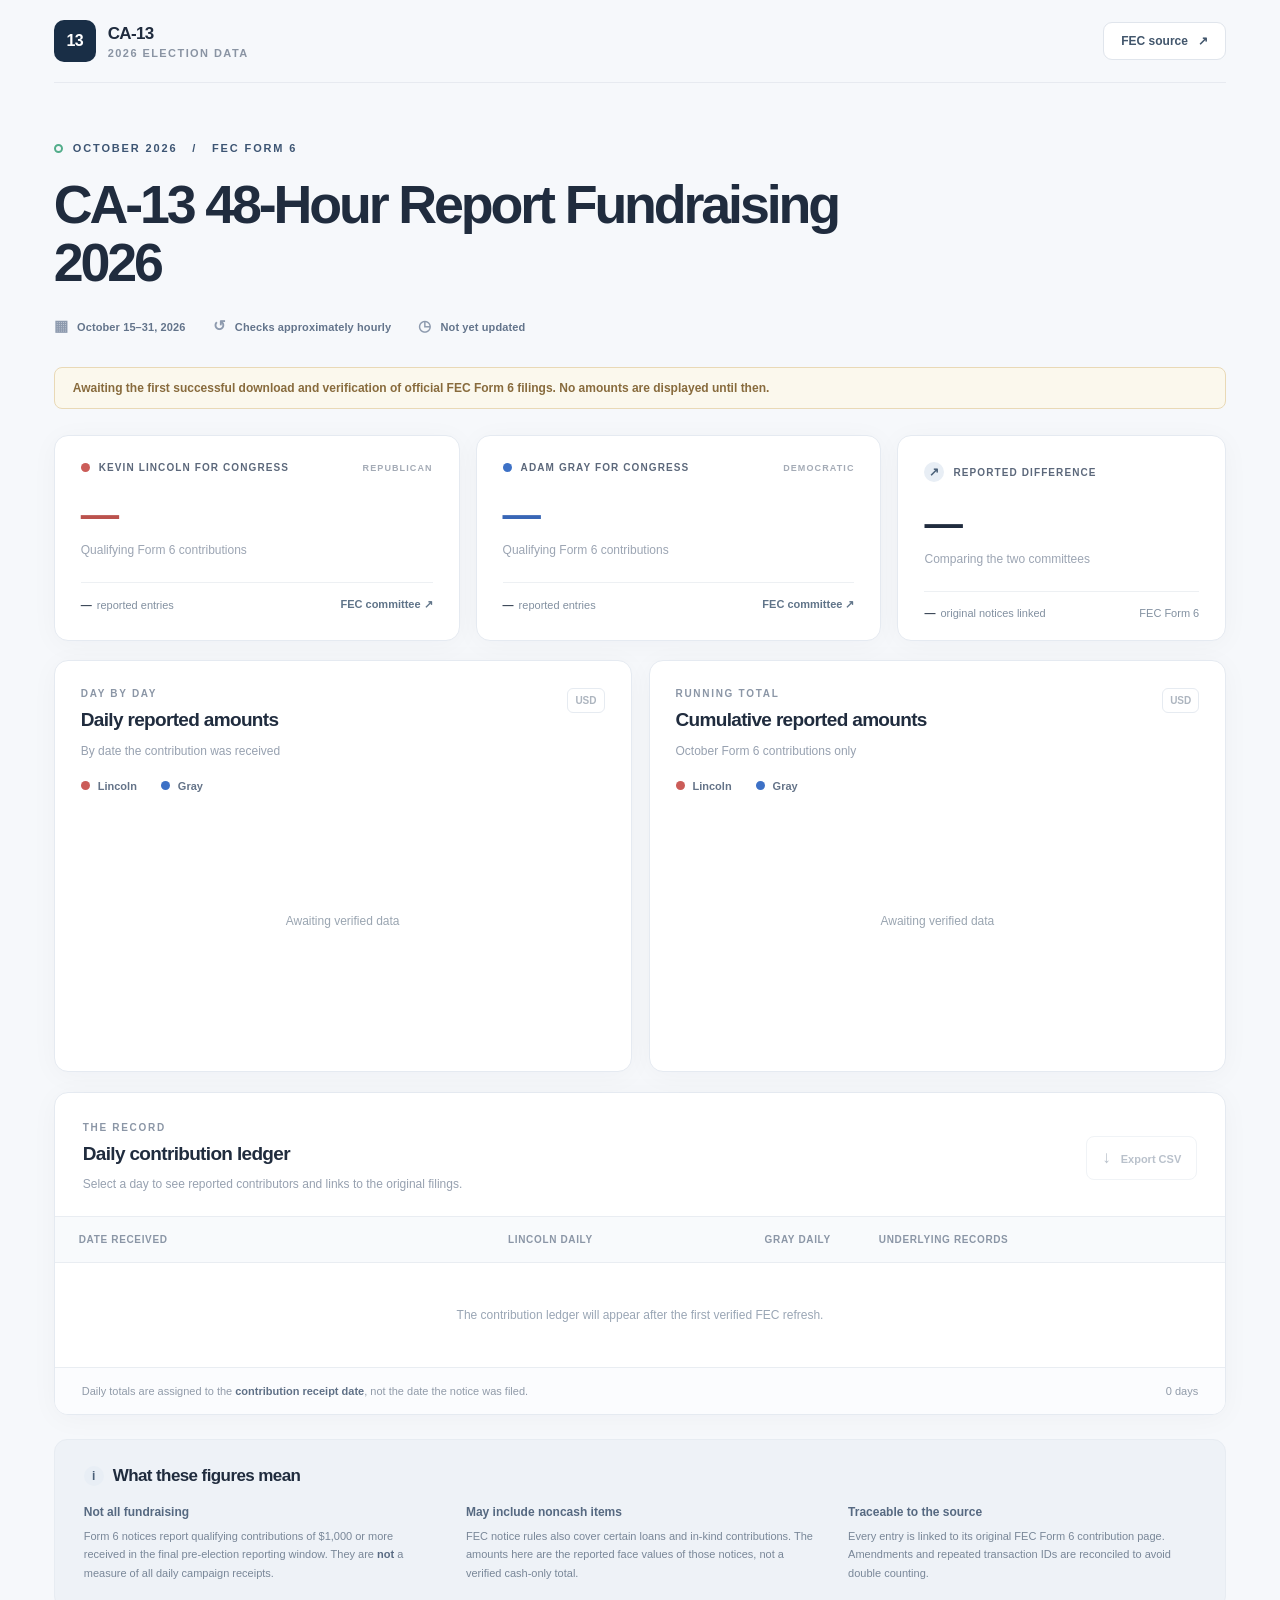
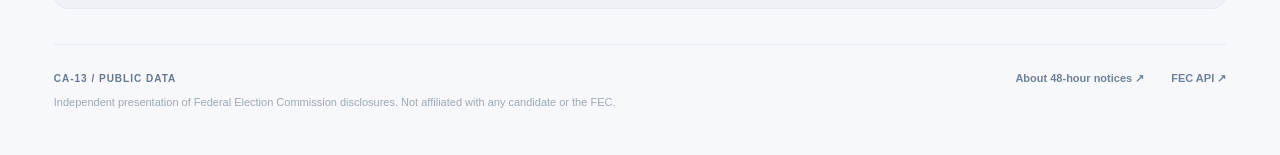
==== ca-13/index.html @ 6e5f8080 "Create eight independent candidate-specific 2026 FEC 48-hour dashboards" ====
<!doctype html>
<html lang="en">
<head>
  <meta charset="utf-8">
  <meta name="viewport" content="width=device-width, initial-scale=1">
  <meta name="theme-color" content="#f6f7fa">
  <meta name="description" content="CA-13 October 2026 FEC 48-hour fundraising: Kevin Lincoln versus Adam Gray. Daily totals, cumulative amounts, original filings, donor details.">
  <title>CA-13 | 2026 48-Hour Fundraising Tracker</title>
  <link rel="stylesheet" href="../race-assets/styles.css?v=20261021-eight-races-v1">
  <script id="race-config" type="application/json">{"district":"CA-13","republican":{"name":"Kevin Lincoln","short":"Lincoln","committee":"Kevin Lincoln for Congress","id":"C00845826"},"democratic":{"name":"Adam Gray","short":"Gray","committee":"Adam Gray for Congress","id":"C00801431"},"slug":"ca-13"}</script>
  <script defer src="../race-assets/app.js?v=20261021-eight-races-v1"></script>
</head>
<body>
  <div class="page">
    <header class="topbar">
      <div class="brand"><span class="brand-mark" aria-hidden="true">13</span><div><strong>CA-13</strong><span>2026 Election Data</span></div></div>
      <a class="header-link" href="https://www.fec.gov/data/filings/?data_type=efiling" target="_blank" rel="noopener noreferrer">FEC source <span aria-hidden="true">↗</span></a>
    </header>
    <main>
      <div class="hero">
        <div class="eyebrow"><span class="eyebrow-dot"></span> OCTOBER 2026 &nbsp; / &nbsp; FEC FORM 6</div>
        <h1>CA-13 48-Hour Report Fundraising 2026</h1>
        <div class="hero-details"><span><span class="micro-icon">▦</span> October 15–31, 2026</span><span><span class="micro-icon">↺</span> Checks approximately hourly</span><span id="last-updated"><span class="micro-icon">◷</span> Not yet updated</span></div>
      </div>
      <section id="status" class="status status-pending" role="status" aria-live="polite">Connecting to published FEC filing data…</section>
      <section class="summary" aria-label="Reported totals">
        <article class="metric-card lawler">
          <div class="metric-top"><span class="person-mark mark-lawler" aria-hidden="true"></span><span>KEVIN LINCOLN FOR CONGRESS</span><span class="metric-type">REPUBLICAN</span></div>
          <div class="metric-value" id="lawler-total">—</div>
          <div class="metric-note">Qualifying Form 6 contributions</div>
          <div class="metric-bottom"><strong id="lawler-count">—</strong> reported entries <span class="metric-rule"></span> <a href="https://www.fec.gov/data/committee/C00845826/?tab=filings" target="_blank" rel="noopener noreferrer">FEC committee ↗</a></div>
        </article>
        <article class="metric-card conley">
          <div class="metric-top"><span class="person-mark mark-conley" aria-hidden="true"></span><span>ADAM GRAY FOR CONGRESS</span><span class="metric-type">DEMOCRATIC</span></div>
          <div class="metric-value" id="conley-total">—</div>
          <div class="metric-note">Qualifying Form 6 contributions</div>
          <div class="metric-bottom"><strong id="conley-count">—</strong> reported entries <span class="metric-rule"></span> <a href="https://www.fec.gov/data/committee/C00801431/?tab=filings" target="_blank" rel="noopener noreferrer">FEC committee ↗</a></div>
        </article>
        <article class="metric-card compare">
          <div class="metric-top"><span class="tiny-badge">↗</span><span>REPORTED DIFFERENCE</span></div>
          <div class="metric-value" id="difference">—</div>
          <div class="metric-note" id="difference-note">Comparing the two committees</div>
          <div class="metric-bottom"><strong id="notice-count">—</strong> original notices linked <span class="metric-rule"></span><span>FEC Form 6</span></div>
        </article>
      </section>
      <section class="charts" aria-label="Fundraising charts">
        <article class="chart-panel">
          <div class="panel-head"><div><div class="panel-kicker">DAY BY DAY</div><h2>Daily reported amounts</h2><p>By date the contribution was received</p></div><span class="chart-unit">USD</span></div>
          <div class="legend"><span><i class="legend-dot lawler-dot"></i>Lincoln</span><span><i class="legend-dot conley-dot"></i>Gray</span></div>
          <div id="daily-chart" class="chart-host" role="img" aria-label="Grouped bar chart of daily reported contributions"><span class="chart-empty">Awaiting verified data</span></div>
        </article>
        <article class="chart-panel">
          <div class="panel-head"><div><div class="panel-kicker">RUNNING TOTAL</div><h2>Cumulative reported amounts</h2><p>October Form 6 contributions only</p></div><span class="chart-unit">USD</span></div>
          <div class="legend"><span><i class="legend-dot lawler-dot"></i>Lincoln</span><span><i class="legend-dot conley-dot"></i>Gray</span></div>
          <div id="cumulative-chart" class="chart-host" role="img" aria-label="Line chart of cumulative reported contributions"><span class="chart-empty">Awaiting verified data</span></div>
        </article>
      </section>
      <section class="ledger">
        <div class="ledger-head"><div><div class="panel-kicker">THE RECORD</div><h2>Daily contribution ledger</h2><p>Select a day to see reported contributors and links to the original filings.</p></div><button class="export-button" type="button" id="download-csv" disabled><span aria-hidden="true">↓</span> Export CSV</button></div>
        <div class="table-scroll"><table>
          <thead><tr><th scope="col">Date received</th><th scope="col" class="right">Lincoln daily</th><th scope="col" class="right">Gray daily</th><th scope="col">Underlying records</th></tr></thead>
          <tbody id="daily-table"><tr><td colspan="4" class="table-pending">The contribution ledger will appear after the first verified FEC refresh.</td></tr></tbody>
        </table></div>
        <div class="table-foot"><span>Daily totals are assigned to the <strong>contribution receipt date</strong>, not the date the notice was filed.</span><span id="row-count">0 days</span></div>
      </section>
      <section class="explainer">
        <div class="explainer-heading"><span class="tiny-badge">i</span><h2>What these figures mean</h2></div>
        <div class="explainer-grid">
          <div><h3>Not all fundraising</h3><p>Form 6 notices report qualifying contributions of $1,000 or more received in the final pre-election reporting window. They are <strong>not</strong> a measure of all daily campaign receipts.</p></div>
          <div><h3>May include noncash items</h3><p>FEC notice rules also cover certain loans and in-kind contributions. The amounts here are the reported face values of those notices, not a verified cash-only total.</p></div>
          <div><h3>Traceable to the source</h3><p>Every entry is linked to its original FEC Form 6 contribution page. Amendments and repeated transaction IDs are reconciled to avoid double counting.</p></div>
        </div>
      </section>
      <div id="data-warnings" class="warnings" hidden></div>
    </main>
    <footer class="footer"><div><strong>CA-13 / PUBLIC DATA</strong><p>Independent presentation of Federal Election Commission disclosures. Not affiliated with any candidate or the FEC.</p></div><div class="footer-links"><a href="https://www.fec.gov/help-candidates-and-committees/filing-reports/reporting-48-hour-notices/" target="_blank" rel="noopener noreferrer">About 48-hour notices ↗</a><a href="https://api.open.fec.gov/developers/" target="_blank" rel="noopener noreferrer">FEC API ↗</a></div></footer>
  </div>
  <dialog id="details-dialog" class="details-dialog" aria-labelledby="dialog-title"><div class="dialog-top"><div><div class="panel-kicker">CONTRIBUTION DETAILS</div><h2 id="dialog-title">October contributions</h2><p id="dialog-summary"></p></div><button type="button" class="close-button" id="close-dialog" aria-label="Close contribution details">×</button></div><div class="dialog-body" id="dialog-body"></div><div class="dialog-footer">Source: FEC Form 6 / F65. Donor mailing addresses are intentionally omitted.</div></dialog>
</body>
</html>
---- race-assets/styles.css ----
:root { --ink:#202c3e; --sub:#667186; --muted:#8993a2; --line:#e5eaf1; --bg:#f6f8fb; --paper:#fff; --red:#cb5c58; --blue:#3d71c6; --shadow:0 4px 28px rgba(22,38,65,.035); font-family:Inter, -apple-system,BlinkMacSystemFont,"Segoe UI",Arial,sans-serif; }
* { box-sizing:border-box }
html { scroll-behavior:smooth }
body { margin:0; background:var(--bg); color:var(--ink); -webkit-font-smoothing:antialiased }
a { color:inherit; text-decoration:none }
a:hover { text-decoration:underline }
button { font:inherit; cursor:pointer }
button:focus-visible,a:focus-visible { outline:3px solid #f9b852; outline-offset:3px }
.page { max-width:1440px; margin:0 auto; padding:0 4.2% }
.topbar { height:83px; border-bottom:1px solid #e7eaf0; display:flex; justify-content:space-between; align-items:center }
.brand { display:flex; align-items:center; gap:12px }
.brand-mark { background:#192e46; color:white; font-weight:800; width:42px; height:42px; display:grid; place-items:center; border-radius:10px; font-size:16px; letter-spacing:-.04em }
.brand div { display:flex; flex-direction:column; gap:3px }
.brand strong { font-size:17px; letter-spacing:-.04em }
.brand div span { color:#8a94a3; font-size:11px; font-weight:650; text-transform:uppercase; letter-spacing:.13em }
.header-link { border:1px solid #e0e5ec; border-radius:9px; background:#fff; padding:11px 17px; font-size:12px; font-weight:750; color:#42566c }
.header-link span { margin-left:7px }
.hero { padding:59px 0 32px }
.eyebrow { color:#3d5573; display:flex; align-items:center; font-weight:800; font-size:11px; letter-spacing:.17em }
.eyebrow-dot { display:inline-block; width:9px; height:9px; margin-right:10px; border:2px solid #52ad8a; border-radius:50% }
h1 { font-size:clamp(38px,4.2vw,62px); line-height:1.08; letter-spacing:-.058em; font-weight:850; margin:21px 0 18px; max-width:850px }
h1 em { font-style:normal; color:#65748a }
.hero-sub { color:var(--sub); font-size:16px; line-height:1.77; max-width:730px; margin:0 }
.hero-sub strong { color:#38475a; font-weight:700 }
.hero-details { display:flex; gap:27px; flex-wrap:wrap; margin-top:26px; font-size:11px; font-weight:720; color:#63748b; letter-spacing:.01em }
.micro-icon { color:#8d9aae; font-size:15px; margin-right:6px }
.status { padding:13px 18px; border-radius:8px; font-size:12px; font-weight:650; margin-bottom:26px }
.status-pending { border:1px solid #e9d9b6; background:#fbf8ed; color:#886b3d }
.status-good { border:1px solid #dceadf; background:#f2faf3; color:#3c7053 }
.status-error { border:1px solid #f0d1ce; background:#fdf3f2; color:#ad4943 }
.summary { display:grid; grid-template-columns:1fr 1fr .81fr; gap:16px }
.metric-card { background:var(--paper); border:1px solid var(--line); box-shadow:var(--shadow); padding:26px 26px 21px; border-radius:14px; min-width:0 }
.metric-top { display:flex; align-items:center; gap:9px; letter-spacing:.11em; font-size:10px; font-weight:800; color:#5c687b; white-space:nowrap }
.person-mark { width:9px; height:9px; border-radius:50%; display:block; flex:none }
.mark-lawler,.lawler-dot { background:var(--red) }
.mark-conley,.conley-dot { background:var(--blue) }
.metric-type { margin-left:auto; font-size:9px; color:#a4abb6 }
.metric-value { margin-top:17px; font-size:clamp(28px,3vw,42px); letter-spacing:-.06em; line-height:1.3; font-weight:810; font-variant-numeric:tabular-nums }
.metric-card.lawler .metric-value { color:#bb524d }
.metric-card.conley .metric-value { color:#3866b6 }
.metric-note { color:#9ca5b3; font-size:12px; margin-top:3px }
.metric-bottom { border-top:1px solid #edf0f3; display:flex; align-items:center; gap:5px; margin-top:25px; padding-top:15px; color:#8290a0; font-size:11px; white-space:nowrap }
.metric-bottom strong { color:#3a4657 }
.metric-bottom a { color:#607489; font-weight:700 }
.metric-rule { flex:1 }
.tiny-badge { background:#e8eef5; color:#4a6078; width:20px; height:20px; border-radius:50%; font-size:12px; display:inline-grid; place-items:center; font-weight:750; letter-spacing:0 }
.charts { display:grid; grid-template-columns:1fr 1fr; gap:17px; margin-top:19px }
.chart-panel,.ledger { background:#fff; border:1px solid var(--line); border-radius:14px; box-shadow:var(--shadow) }
.chart-panel { padding:27px 26px 14px; overflow:hidden }
.panel-head { display:flex; align-items:flex-start; justify-content:space-between; gap:10px }
.panel-kicker { font-size:10px; font-weight:800; color:#8b96a6; letter-spacing:.17em; margin-bottom:9px }
h2 { font-size:19px; letter-spacing:-.035em; margin:0; line-height:1.3 }
.panel-head p,.ledger-head p { font-size:12px; color:#97a1b0; margin:9px 0 0; line-height:1.5 }
.chart-unit { color:#adb5bf; font-size:10px; font-weight:800; border:1px solid #e6ebf1; padding:6px 7px; border-radius:6px }
.legend { display:flex; gap:24px; align-items:center; margin-top:20px; margin-bottom:5px; font-size:11px; font-weight:700; color:#647388 }
.legend span { display:inline-flex; align-items:center; gap:8px }
.legend-dot { width:9px; height:9px; border-radius:50%; display:inline-block }
.chart-host { width:100%; height:260px; min-width:0; position:relative }
.chart-host svg { height:100%; width:100%; display:block; overflow:visible }
.chart-empty { position:absolute; top:45%; left:0; width:100%; text-align:center; color:#9aa5b1; font-size:12px }
.chart-axis { fill:#929dad; font-size:11px; font-weight:600 }
.chart-grid { stroke:#e9eef4; stroke-width:1 }
.chart-bar { transition:opacity .15s; cursor:help }
.chart-bar:hover { opacity:.72 }
.chart-dot { cursor:help; transition:r .15s }
.chart-dot:hover { r:7 }
.ledger { margin-top:20px; overflow:hidden }
.ledger-head { padding:29px 28px 23px; display:flex; justify-content:space-between; align-items:center; gap:14px }
.export-button { border:1px solid #dbe2ea; background:#fff; color:#536780; border-radius:8px; padding:11px 15px; font-size:11px; font-weight:750; white-space:nowrap }
.export-button span { padding-right:7px; font-size:17px }
.export-button:disabled { opacity:.4; cursor:not-allowed }
.table-scroll { width:100%; overflow-x:auto }
table { width:100%; border-collapse:collapse; min-width:620px; font-size:12px; font-variant-numeric:tabular-nums }
thead { background:#f8fafc }
th { text-align:left; color:#8b96a6; font-size:10px; font-weight:800; text-transform:uppercase; letter-spacing:.065em; padding:17px 24px; white-space:nowrap; border-top:1px solid #e9edf2; border-bottom:1px solid #e9edf2 }
th.right,td.right { text-align:right }
td { border-bottom:1px solid #f0f2f5; padding:14px 24px; color:#4b5a6a; white-space:nowrap }
tr:last-child td { border-bottom:none }
tr:hover td { background:#fbfcfe }
.date-cell { font-weight:750; color:#3a4b62 }
.lawler-cell { color:#bc5c56; font-weight:760 }
.conley-cell { color:#4275c4; font-weight:760 }
.cum-cell { font-weight:670 }
.detail-link { font-size:11px; border:0; background:#edf2f9; border-radius:6px; color:#546c88; padding:6px 8px; font-weight:750; margin-right:5px }
.detail-link:hover { background:#dae5f3 }
.detail-link:disabled { background:transparent; color:#abb4bf; cursor:not-allowed }
.table-pending { text-align:center; padding:45px; color:#9aa6b5 }
.table-foot { padding:17px 27px; border-top:1px solid #e9edf2; background:#fbfcfe; display:flex; justify-content:space-between; gap:12px; font-size:11px; color:#919ba9 }
.table-foot strong { color:#607187 }
.explainer { margin:24px 0 35px; padding:25px 29px; border:1px solid #e7ecf2; background:#eef2f7; border-radius:13px }
.explainer-heading { display:flex; align-items:center; gap:9px }
.explainer-heading h2 { font-size:17px }
.explainer-grid { display:grid; grid-template-columns:repeat(3,1fr); gap:34px; padding-top:17px }
.explainer-grid h3 { margin:0 0 8px; font-size:12px; color:#566981; font-weight:780 }
.explainer-grid p { margin:0; line-height:1.7; font-size:11px; color:#798798 }
.explainer-grid strong { color:#596b83 }
.warnings { margin:0 0 30px; padding:14px 18px; border-radius:9px; background:#fff7ec; border:1px solid #f1dcb8; color:#8c6834; font-size:12px; line-height:1.6 }
.footer { border-top:1px solid #e5e9ef; display:flex; justify-content:space-between; padding:27px 0 44px; gap:20px; font-size:11px }
.footer strong { color:#67788e; font-size:10px; letter-spacing:.1em }
.footer p { margin:10px 0 0; color:#9ea8b4; max-width:570px; line-height:1.6 }
.footer-links { display:flex; gap:27px; font-weight:700; color:#708298; align-items:flex-start }
.details-dialog { width:min(720px,calc(100% - 30px)); max-height:min(85vh,900px); padding:0; border:1px solid #d8dfe7; border-radius:16px; box-shadow:0 26px 85px rgba(10,24,43,.26); color:var(--ink) }
.details-dialog::backdrop { background:rgba(18,32,50,.51) }
.dialog-top { padding:27px 29px 20px; border-bottom:1px solid var(--line); display:flex; justify-content:space-between; gap:14px }
.dialog-top h2 { font-size:24px }
.dialog-top p { color:#8492a2; font-size:12px; margin-bottom:0 }
.close-button { width:34px; height:34px; border-radius:50%; border:0; background:#f0f3f7; color:#62748a; font-size:22px }
.dialog-body { max-height:57vh; overflow-y:auto; padding:8px 29px 20px }
.dialog-row { padding:15px 0; border-bottom:1px solid #edf0f4; display:flex; justify-content:space-between; gap:20px; align-items:center }
.dialog-row strong { display:block; font-size:13px }
.dialog-row span { display:block; font-size:11px; color:#9ba4b0; margin-top:5px }
.dialog-row > div:first-child { min-width:0; }
.donor-meta { margin-top:8px; font-size:11px; color:#738196; line-height:1.45; overflow-wrap:anywhere }
.donor-meta-line + .donor-meta-line { margin-top:2px }
.dialog-row .donor-meta-label { display:inline; font-size:inherit; color:#5b6d83; font-weight:750; margin-top:0 }
.dialog-amount { text-align:right; font-size:15px; font-weight:770; white-space:nowrap }
.dialog-amount a { display:block; font-size:11px; margin-top:7px; color:#547aa6; font-weight:650 }
.dialog-footer { padding:14px 29px 20px; background:#f8fafc; color:#8a99a7; font-size:11px; border-top:1px solid #e8edf1 }
@media (max-width:1110px) { .summary { grid-template-columns:1fr 1fr } .metric-card.compare { grid-column:1 / -1 } .charts { grid-template-columns:1fr } .chart-host { height:310px } }
@media (max-width:680px) { .page { padding:0 17px } .topbar { height:68px } .brand div span { font-size:9px } .hero { padding:37px 0 24px } .hero-sub { font-size:14px } .hero-details { gap:12px; flex-direction:column; margin-top:19px } .summary { grid-template-columns:1fr } .metric-card.compare { grid-column:auto } .metric-card { padding:23px 21px 18px } .charts { margin-top:14px } .chart-panel { padding:21px 13px 9px } .chart-host { height:240px } .panel-head { padding:0 8px } .legend { margin-left:8px } .ledger-head { padding:23px 18px; align-items:start } .ledger-head h2 { font-size:18px } .export-button { padding:8px } .table-foot { padding:15px 18px; flex-direction:column } .explainer { padding:22px 20px } .explainer-grid { grid-template-columns:1fr; gap:18px } .footer { flex-direction:column } .footer-links { flex-wrap:wrap; gap:14px } }
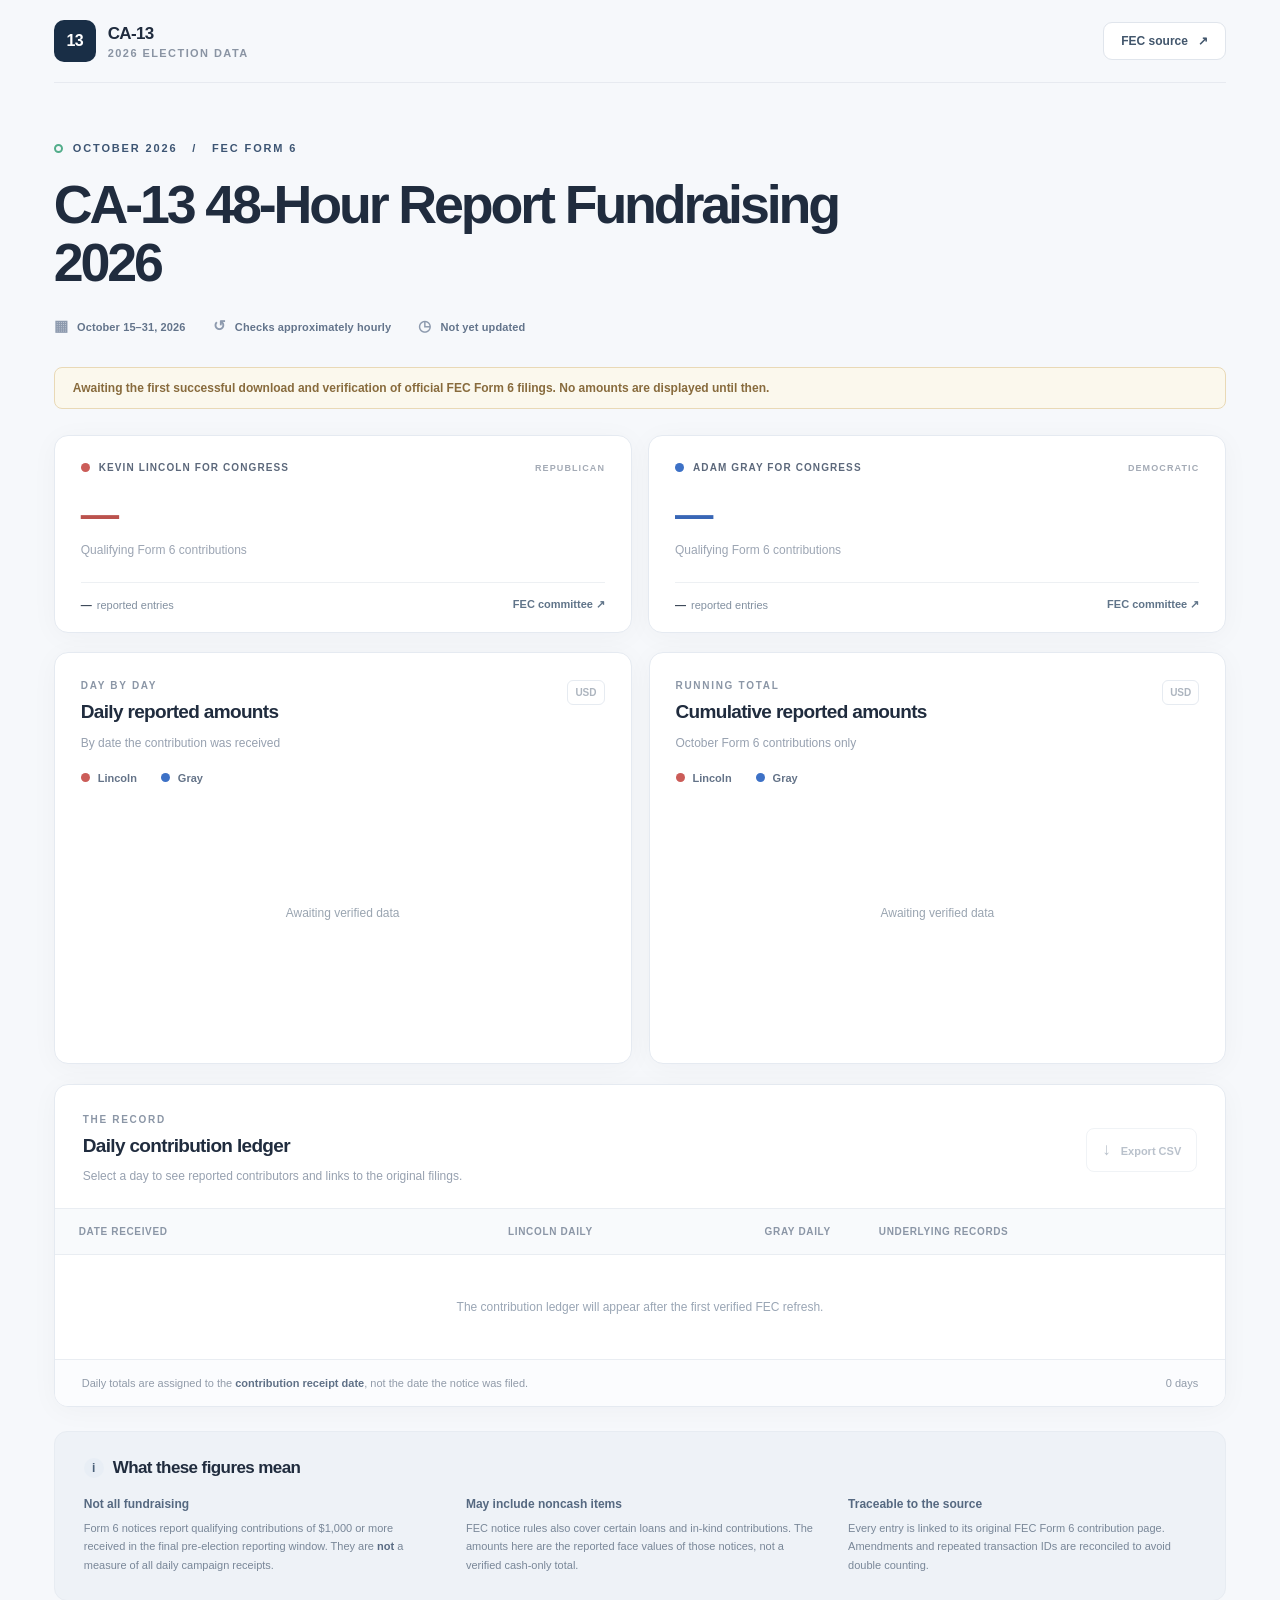
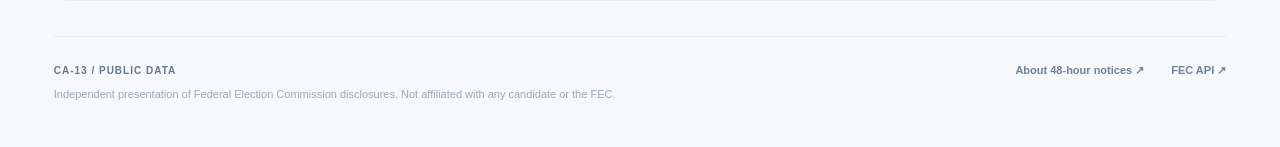
==== commit 3b6044d3: "Remove reported difference card from all nine district dashboards" ====
--- a/ca-13/index.html
+++ b/ca-13/index.html
@@ -6,9 +6,9 @@
   <meta name="theme-color" content="#f6f7fa">
   <meta name="description" content="CA-13 October 2026 FEC 48-hour fundraising: Kevin Lincoln versus Adam Gray. Daily totals, cumulative amounts, original filings, donor details.">
   <title>CA-13 | 2026 48-Hour Fundraising Tracker</title>
-  <link rel="stylesheet" href="../race-assets/styles.css?v=20261021-eight-races-v1">
+  <link rel="stylesheet" href="../race-assets/styles.css?v=20261021-hide-difference-v2">
   <script id="race-config" type="application/json">{"district":"CA-13","republican":{"name":"Kevin Lincoln","short":"Lincoln","committee":"Kevin Lincoln for Congress","id":"C00845826"},"democratic":{"name":"Adam Gray","short":"Gray","committee":"Adam Gray for Congress","id":"C00801431"},"slug":"ca-13"}</script>
-  <script defer src="../race-assets/app.js?v=20261021-eight-races-v1"></script>
+  <script defer src="../race-assets/app.js?v=20261021-hide-difference-v2"></script>
 </head>
 <body>
   <div class="page">
@@ -35,12 +35,6 @@
           <div class="metric-value" id="conley-total">—</div>
           <div class="metric-note">Qualifying Form 6 contributions</div>
           <div class="metric-bottom"><strong id="conley-count">—</strong> reported entries <span class="metric-rule"></span> <a href="https://www.fec.gov/data/committee/C00801431/?tab=filings" target="_blank" rel="noopener noreferrer">FEC committee ↗</a></div>
-        </article>
-        <article class="metric-card compare">
-          <div class="metric-top"><span class="tiny-badge">↗</span><span>REPORTED DIFFERENCE</span></div>
-          <div class="metric-value" id="difference">—</div>
-          <div class="metric-note" id="difference-note">Comparing the two committees</div>
-          <div class="metric-bottom"><strong id="notice-count">—</strong> original notices linked <span class="metric-rule"></span><span>FEC Form 6</span></div>
         </article>
       </section>
       <section class="charts" aria-label="Fundraising charts">
--- a/race-assets/styles.css
+++ b/race-assets/styles.css
@@ -28,7 +28,7 @@
 .status-pending { border:1px solid #e9d9b6; background:#fbf8ed; color:#886b3d }
 .status-good { border:1px solid #dceadf; background:#f2faf3; color:#3c7053 }
 .status-error { border:1px solid #f0d1ce; background:#fdf3f2; color:#ad4943 }
-.summary { display:grid; grid-template-columns:1fr 1fr .81fr; gap:16px }
+.summary { display:grid; grid-template-columns:repeat(2,minmax(0,1fr)); gap:16px }
 .metric-card { background:var(--paper); border:1px solid var(--line); box-shadow:var(--shadow); padding:26px 26px 21px; border-radius:14px; min-width:0 }
 .metric-top { display:flex; align-items:center; gap:9px; letter-spacing:.11em; font-size:10px; font-weight:800; color:#5c687b; white-space:nowrap }
 .person-mark { width:9px; height:9px; border-radius:50%; display:block; flex:none }
@@ -116,5 +116,5 @@
 .dialog-amount { text-align:right; font-size:15px; font-weight:770; white-space:nowrap }
 .dialog-amount a { display:block; font-size:11px; margin-top:7px; color:#547aa6; font-weight:650 }
 .dialog-footer { padding:14px 29px 20px; background:#f8fafc; color:#8a99a7; font-size:11px; border-top:1px solid #e8edf1 }
-@media (max-width:1110px) { .summary { grid-template-columns:1fr 1fr } .metric-card.compare { grid-column:1 / -1 } .charts { grid-template-columns:1fr } .chart-host { height:310px } }
-@media (max-width:680px) { .page { padding:0 17px } .topbar { height:68px } .brand div span { font-size:9px } .hero { padding:37px 0 24px } .hero-sub { font-size:14px } .hero-details { gap:12px; flex-direction:column; margin-top:19px } .summary { grid-template-columns:1fr } .metric-card.compare { grid-column:auto } .metric-card { padding:23px 21px 18px } .charts { margin-top:14px } .chart-panel { padding:21px 13px 9px } .chart-host { height:240px } .panel-head { padding:0 8px } .legend { margin-left:8px } .ledger-head { padding:23px 18px; align-items:start } .ledger-head h2 { font-size:18px } .export-button { padding:8px } .table-foot { padding:15px 18px; flex-direction:column } .explainer { padding:22px 20px } .explainer-grid { grid-template-columns:1fr; gap:18px } .footer { flex-direction:column } .footer-links { flex-wrap:wrap; gap:14px } }
+@media (max-width:1110px) { .summary { grid-template-columns:1fr 1fr } .charts { grid-template-columns:1fr } .chart-host { height:310px } }
+@media (max-width:680px) { .page { padding:0 17px } .topbar { height:68px } .brand div span { font-size:9px } .hero { padding:37px 0 24px } .hero-sub { font-size:14px } .hero-details { gap:12px; flex-direction:column; margin-top:19px } .summary { grid-template-columns:1fr } .metric-card { padding:23px 21px 18px } .charts { margin-top:14px } .chart-panel { padding:21px 13px 9px } .chart-host { height:240px } .panel-head { padding:0 8px } .legend { margin-left:8px } .ledger-head { padding:23px 18px; align-items:start } .ledger-head h2 { font-size:18px } .export-button { padding:8px } .table-foot { padding:15px 18px; flex-direction:column } .explainer { padding:22px 20px } .explainer-grid { grid-template-columns:1fr; gap:18px } .footer { flex-direction:column } .footer-links { flex-wrap:wrap; gap:14px } }
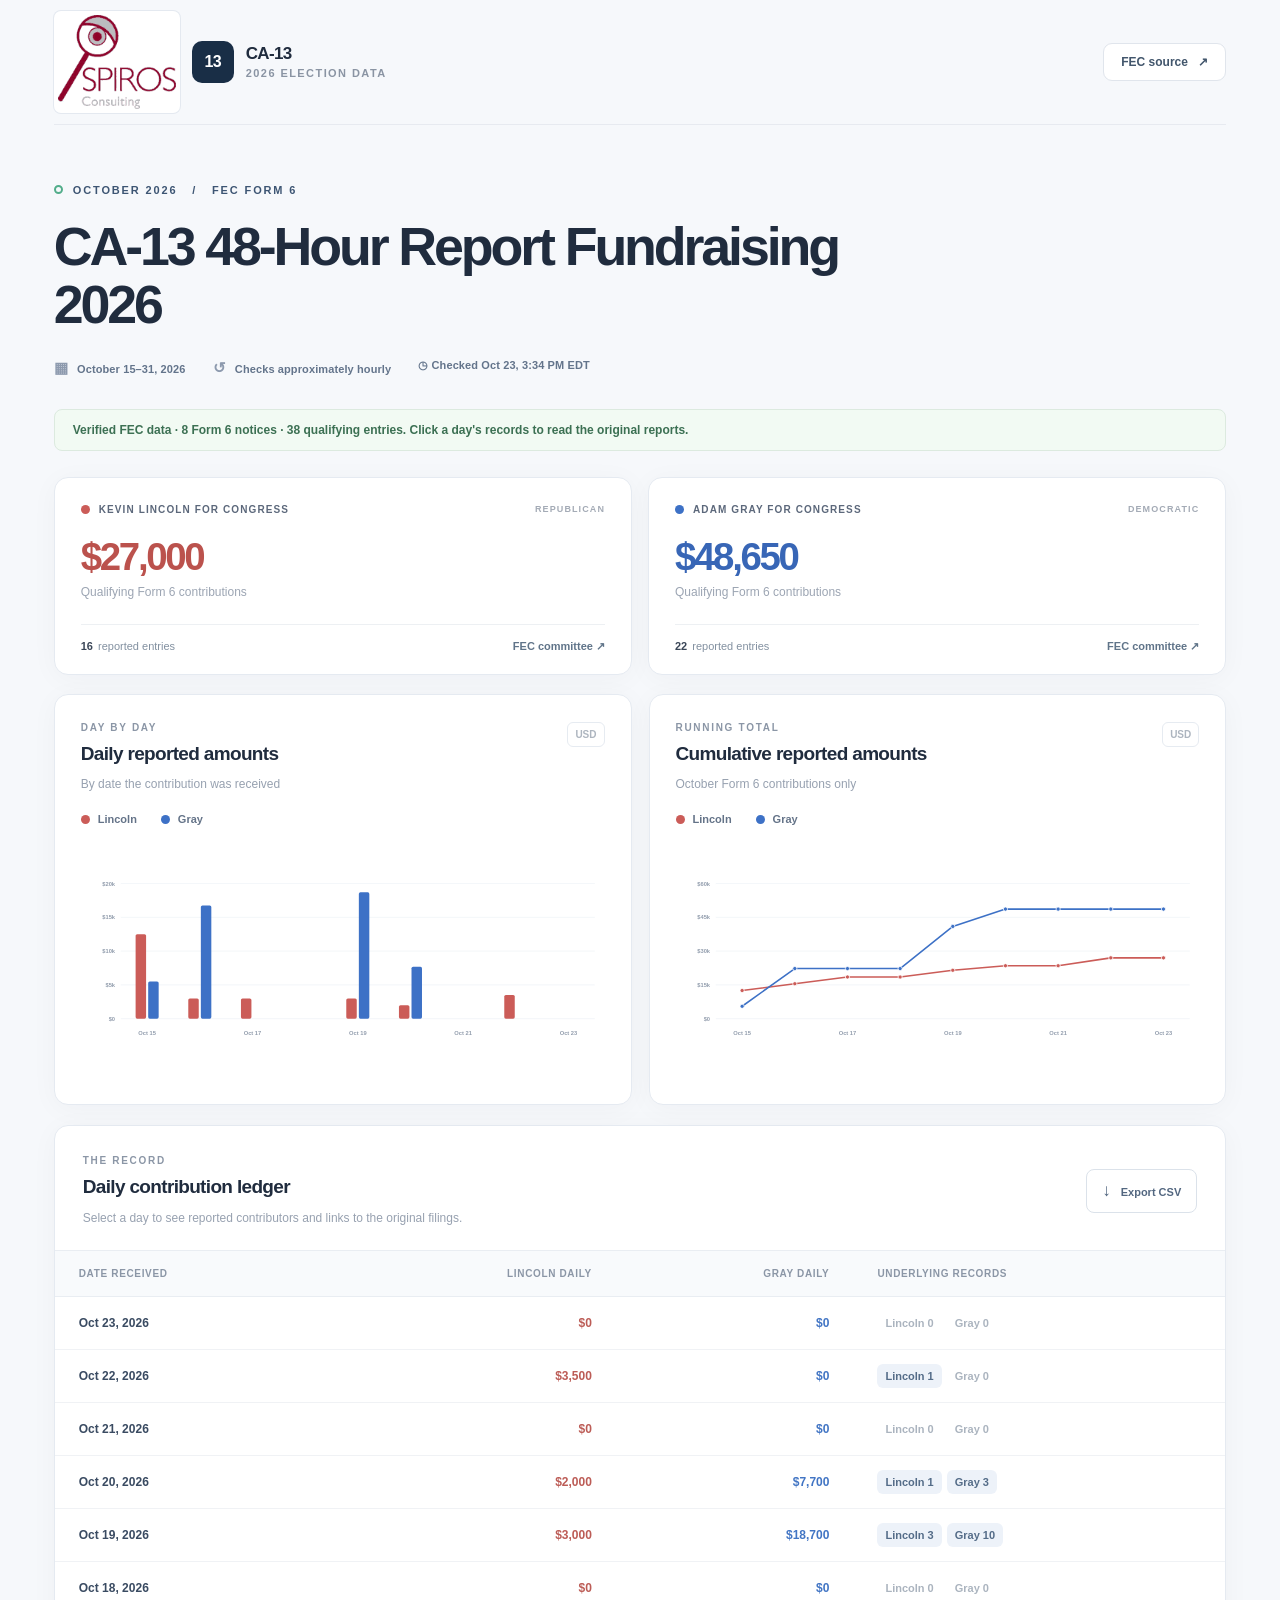
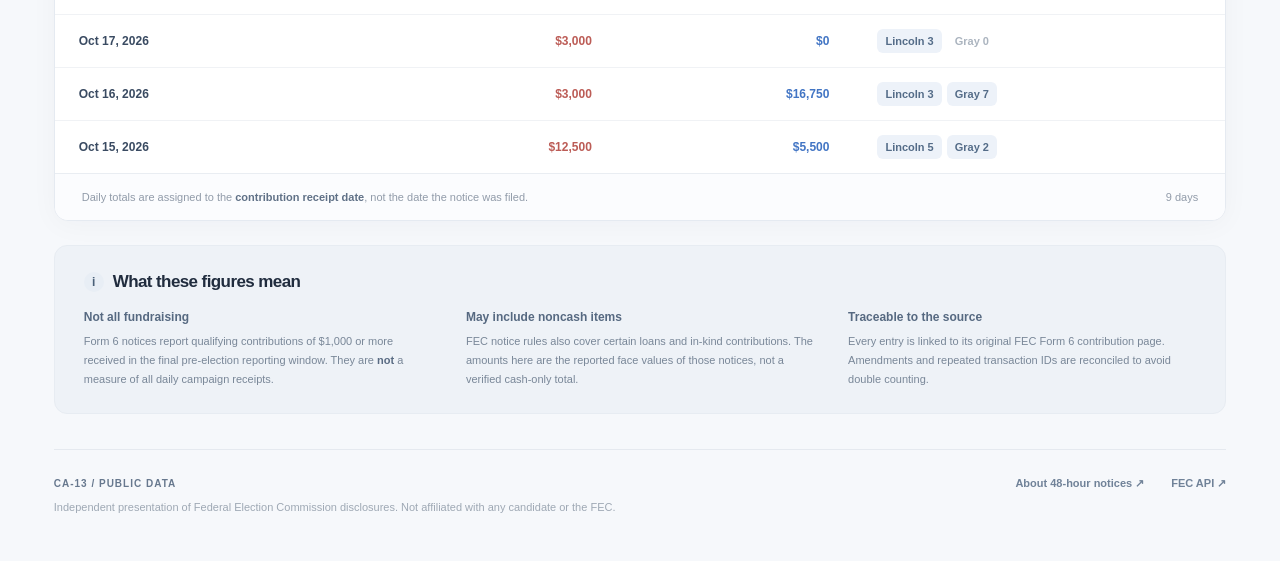
==== commit f2356511: "Add Spiros Consulting logo to CA-13 Form 6 dashboard as a one-race test" ====
--- a/ca-13/index.html
+++ b/ca-13/index.html
@@ -9,11 +9,30 @@
   <link rel="stylesheet" href="../race-assets/styles.css?v=20261021-hide-difference-v2">
   <script id="race-config" type="application/json">{"district":"CA-13","republican":{"name":"Kevin Lincoln","short":"Lincoln","committee":"Kevin Lincoln for Congress","id":"C00845826"},"democratic":{"name":"Adam Gray","short":"Gray","committee":"Adam Gray for Congress","id":"C00801431"},"slug":"ca-13"}</script>
   <script defer src="../race-assets/app.js?v=20261021-hide-difference-v2"></script>
+  <!-- Trial branding is scoped to CA-13, not the shared race theme. -->
+  <style>
+    .ca13-branded-header {height:auto;min-height:120px;padding:11px 0;gap:16px}
+    .ca13-branded-header .brand {gap:12px;min-width:0}
+    .ca13-spiros-logo {display:block;flex:none;width:126px;height:auto;max-width:30vw;padding:4px;border-radius:7px;background:white;box-shadow:0 0 0 1px #e4e9f0}
+    @media (max-width:680px) {
+      .ca13-branded-header {min-height:98px;padding:9px 0;gap:10px}
+      .ca13-spiros-logo {width:92px}
+      .ca13-branded-header .brand {gap:8px}
+      .ca13-branded-header .brand strong {font-size:15px}
+      .ca13-branded-header .brand div span {letter-spacing:.05em;font-size:9px}
+      .ca13-branded-header .header-link {font-size:10px;padding:9px;white-space:nowrap}
+    }
+    @media (max-width:400px) {
+      .ca13-spiros-logo {width:82px}
+      .ca13-branded-header .brand-mark {display:none}
+      .ca13-branded-header .header-link {font-size:9px;padding:8px}
+    }
+  </style>
 </head>
 <body>
   <div class="page">
-    <header class="topbar">
-      <div class="brand"><span class="brand-mark" aria-hidden="true">13</span><div><strong>CA-13</strong><span>2026 Election Data</span></div></div>
+    <header class="topbar ca13-branded-header">
+      <div class="brand"><img class="ca13-spiros-logo" src="./spiros-consulting-logo.png" alt="Spiros Consulting" width="160" height="127"><span class="brand-mark" aria-hidden="true">13</span><div><strong>CA-13</strong><span>2026 Election Data</span></div></div>
       <a class="header-link" href="https://www.fec.gov/data/filings/?data_type=efiling" target="_blank" rel="noopener noreferrer">FEC source <span aria-hidden="true">↗</span></a>
     </header>
     <main>
